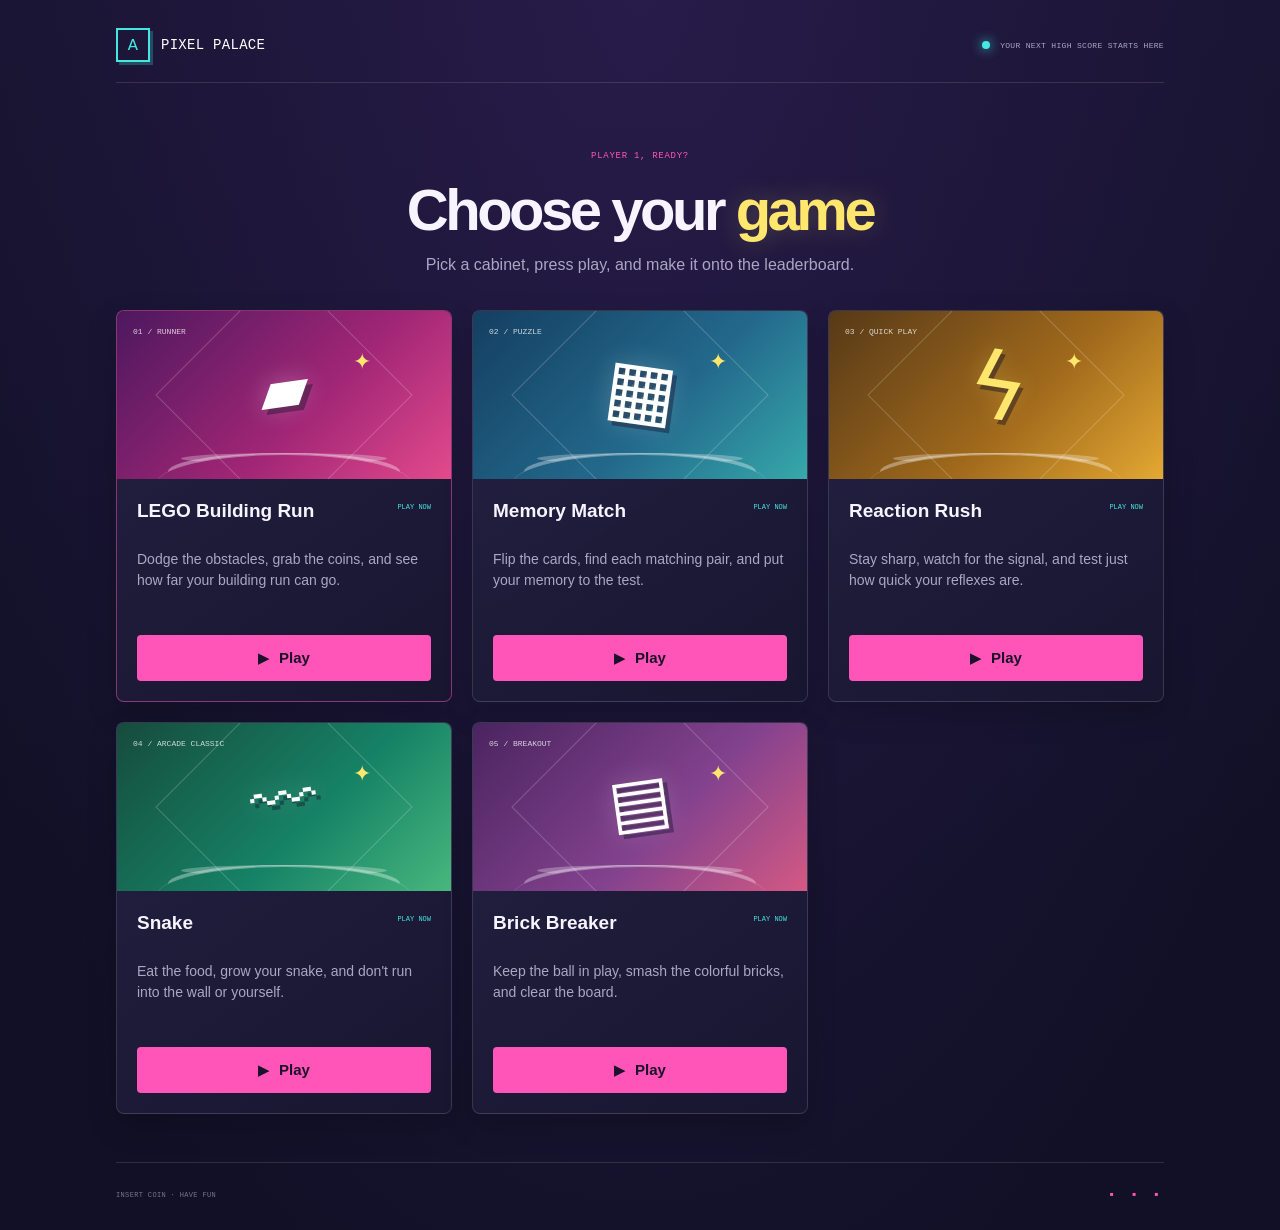
==== Arcade/index.html @ dfd601c9 "Publish arcade updates Co-authored-by: Copilot <223556219+Copilot@users.noreply.github.com>" ====
<!doctype html>
<html lang="en">
  <head>
    <meta charset="utf-8">
    <meta name="viewport" content="width=device-width, initial-scale=1">
    <meta name="theme-color" content="#111026">
    <meta name="description" content="Pick a game and play at Pixel Palace, your retro arcade.">
    <title>Pixel Palace — Choose Your Game</title>
    <link rel="stylesheet" href="style.css">
  </head>
  <body>
    <div class="page-shell">
      <header class="site-header">
        <a class="brand" href="./" aria-label="Arcade home">
          <span class="brand-mark" aria-hidden="true">A</span>
          <span>PIXEL PALACE</span>
        </a>
        <p class="header-note"><span class="status-light" aria-hidden="true"></span> YOUR NEXT HIGH SCORE STARTS HERE</p>
      </header>

      <main>
        <section class="intro" aria-labelledby="page-title">
          <p class="eyebrow">PLAYER 1, READY?</p>
          <h1 id="page-title">Choose your <span>game</span></h1>
          <p class="intro-copy">Pick a cabinet, press play, and make it onto the leaderboard.</p>
        </section>

        <section class="game-grid" aria-label="Available games">
          <article class="game-card game-card--featured">
            <div class="card-art card-art--bricks" aria-hidden="true">
              <span class="art-label">01 / RUNNER</span>
              <span class="art-icon">▰</span>
              <span class="art-spark">✦</span>
            </div>
            <div class="card-content">
              <div class="card-heading">
                <h2>LEGO Building Run</h2>
                <span class="game-tag">PLAY NOW</span>
              </div>
              <p>Dodge the obstacles, grab the coins, and see how far your building run can go.</p>
              <a class="play-button" href="tap%20game/index.html">
                <span aria-hidden="true">▶</span> Play
              </a>
            </div>
          </article>

          <article class="game-card">
            <div class="card-art card-art--memory" aria-hidden="true">
              <span class="art-label">02 / PUZZLE</span>
              <span class="art-icon">▦</span>
              <span class="art-spark">✦</span>
            </div>
            <div class="card-content">
              <div class="card-heading">
                <h2>Memory Match</h2>
                <span class="game-tag">PLAY NOW</span>
              </div>
              <p>Flip the cards, find each matching pair, and put your memory to the test.</p>
              <a class="play-button" href="memory%20game/index.html">
                <span aria-hidden="true">▶</span> Play
              </a>
            </div>
          </article>

          <article class="game-card">
            <div class="card-art card-art--reaction" aria-hidden="true">
              <span class="art-label">03 / QUICK PLAY</span>
              <span class="art-icon">ϟ</span>
              <span class="art-spark">✦</span>
            </div>
            <div class="card-content">
              <div class="card-heading">
                <h2>Reaction Rush</h2>
                <span class="game-tag">PLAY NOW</span>
              </div>
              <p>Stay sharp, watch for the signal, and test just how quick your reflexes are.</p>
              <a class="play-button" href="Reaktion%20game/index.html">
                <span aria-hidden="true">▶</span> Play
              </a>
            </div>
          </article>

          <article class="game-card">
            <div class="card-art card-art--snake" aria-hidden="true">
              <span class="art-label">04 / ARCADE CLASSIC</span>
              <span class="art-icon">〰</span>
              <span class="art-spark">✦</span>
            </div>
            <div class="card-content">
              <div class="card-heading">
                <h2>Snake</h2>
                <span class="game-tag">PLAY NOW</span>
              </div>
              <p>Eat the food, grow your snake, and don't run into the wall or yourself.</p>
              <a class="play-button" href="snake/index.html">
                <span aria-hidden="true">▶</span> Play
              </a>
            </div>
          </article>

          <article class="game-card">
            <div class="card-art card-art--brick-breaker" aria-hidden="true">
              <span class="art-label">05 / BREAKOUT</span>
              <span class="art-icon">▤</span>
              <span class="art-spark">✦</span>
            </div>
            <div class="card-content">
              <div class="card-heading">
                <h2>Brick Breaker</h2>
                <span class="game-tag">PLAY NOW</span>
              </div>
              <p>Keep the ball in play, smash the colorful bricks, and clear the board.</p>
              <a class="play-button" href="brick-breaker/index.html">
                <span aria-hidden="true">▶</span> Play
              </a>
            </div>
          </article>
        </section>
      </main>

      <footer class="site-footer">
        <span>INSERT COIN <span aria-hidden="true">·</span> HAVE FUN</span>
        <span class="footer-pixels" aria-hidden="true">▪ ▪ ▪</span>
      </footer>
    </div>
  </body>
</html>
---- Arcade/style.css ----
:root {
  color-scheme: dark;
  font-family: "Space Grotesk", "Trebuchet MS", sans-serif;
  background: #111026;
  color: #f7f4ff;
  font-synthesis: none;
  text-rendering: optimizeLegibility;
  --ink: #111026;
  --muted: #aaa7c5;
  --pink: #ff55b8;
  --cyan: #45e8e0;
  --yellow: #ffe66d;
}

* {
  box-sizing: border-box;
}

body {
  min-width: 320px;
  min-height: 100vh;
  margin: 0;
  background:
    radial-gradient(ellipse at 50% 0, rgb(86 53 151 / 26%), transparent 48rem),
    linear-gradient(180deg, #17132f 0%, var(--ink) 70%);
}

body::before {
  position: fixed;
  z-index: -1;
  pointer-events: none;
  background-image: radial-gradient(rgb(255 255 255 / 24%) 1px, transparent 1px);
  background-position: 8px 8px;
  background-size: 32px 32px;
  content: "";
  inset: 0;
  mask-image: linear-gradient(to bottom, #000, transparent 78%);
}

a {
  color: inherit;
}

.page-shell {
  width: min(1120px, 100%);
  min-height: 100vh;
  margin: 0 auto;
  padding: 28px 36px 20px;
  display: flex;
  flex-direction: column;
}

.site-header,
.site-footer {
  display: flex;
  align-items: center;
  justify-content: space-between;
}

.site-header {
  min-height: 48px;
  border-bottom: 1px solid rgb(255 255 255 / 12%);
  padding-bottom: 20px;
}

.brand {
  display: inline-flex;
  align-items: center;
  gap: 11px;
  color: #fff;
  font-family: "Press Start 2P", "Courier New", monospace;
  font-size: 14px;
  letter-spacing: 0.02em;
  text-decoration: none;
}

.brand-mark {
  display: grid;
  width: 34px;
  height: 34px;
  place-items: center;
  border: 2px solid var(--cyan);
  color: var(--cyan);
  font-size: 17px;
  box-shadow: 3px 3px 0 rgb(69 232 224 / 25%);
}

.header-note,
.eyebrow,
.art-label,
.game-tag,
.site-footer {
  font-family: "Press Start 2P", "Courier New", monospace;
}

.header-note {
  display: flex;
  align-items: center;
  gap: 10px;
  margin: 0;
  color: var(--muted);
  font-size: 8px;
  letter-spacing: 0.04em;
}

.status-light {
  width: 8px;
  height: 8px;
  border-radius: 50%;
  background: var(--cyan);
  box-shadow: 0 0 12px var(--cyan);
}

main {
  flex: 1;
}

.intro {
  padding: 68px 0 36px;
  text-align: center;
}

.eyebrow {
  margin: 0 0 18px;
  color: var(--pink);
  font-size: 9px;
  letter-spacing: 0.08em;
}

h1,
h2,
p {
  margin-top: 0;
}

.intro h1 {
  margin-bottom: 14px;
  font-size: clamp(36px, 6vw, 58px);
  line-height: 1.08;
  letter-spacing: -0.06em;
}

.intro h1 span {
  color: var(--yellow);
  text-shadow: 0 0 28px rgb(255 230 109 / 22%);
}

.intro-copy {
  margin-bottom: 0;
  color: var(--muted);
  font-size: 16px;
}

.game-grid {
  display: grid;
  grid-template-columns: repeat(3, minmax(0, 1fr));
  gap: 20px;
  padding-bottom: 48px;
}

.game-card {
  overflow: hidden;
  border: 1px solid rgb(255 255 255 / 13%);
  border-radius: 8px;
  background: linear-gradient(145deg, rgb(37 34 68 / 96%), rgb(25 22 48 / 98%));
  box-shadow: 0 12px 30px rgb(0 0 0 / 18%);
  transition: transform 160ms ease, border-color 160ms ease, box-shadow 160ms ease;
}

.game-card:hover {
  transform: translateY(-4px);
  border-color: rgb(69 232 224 / 60%);
  box-shadow: 0 16px 36px rgb(0 0 0 / 30%), 0 0 22px rgb(69 232 224 / 8%);
}

.game-card--featured {
  border-color: rgb(255 85 184 / 48%);
}

.card-art {
  position: relative;
  display: grid;
  min-height: 168px;
  overflow: hidden;
  place-items: center;
  isolation: isolate;
}

.card-art::before,
.card-art::after {
  position: absolute;
  z-index: -1;
  content: "";
}

.card-art::before {
  width: 180px;
  height: 180px;
  border: 1px solid rgb(255 255 255 / 20%);
  transform: rotate(45deg);
}

.card-art::after {
  right: 12%;
  bottom: -34px;
  left: 12%;
  height: 58px;
  border-top: 1px solid rgb(255 255 255 / 35%);
  border-radius: 50%;
  box-shadow: 0 -12px 0 -11px rgb(255 255 255 / 35%), 0 -25px 0 -24px rgb(255 255 255 / 28%);
}

.card-art--bricks {
  background: linear-gradient(135deg, #4d185e, #a12676 58%, #e34a8c);
}

.card-art--memory {
  background: linear-gradient(135deg, #143f61, #23698c 58%, #36a9aa);
}

.card-art--reaction {
  background: linear-gradient(135deg, #563917, #a16a1c 58%, #e4a832);
}

.card-art--snake {
  background: linear-gradient(135deg, #164c3c, #168266 58%, #48b77d);
}

.card-art--brick-breaker {
  background: linear-gradient(135deg, #4a245f, #83428e 58%, #d45983);
}

.art-label {
  position: absolute;
  top: 16px;
  left: 16px;
  color: rgb(255 255 255 / 78%);
  font-size: 8px;
}

.art-icon {
  color: #fff;
  font-family: "Press Start 2P", "Courier New", monospace;
  font-size: 66px;
  line-height: 1;
  text-shadow: 5px 5px 0 rgb(17 16 38 / 40%), 0 0 26px rgb(255 255 255 / 28%);
  transform: rotate(-8deg);
}

.card-art--memory .art-icon {
  font-size: 76px;
  transform: rotate(8deg);
}

.card-art--reaction .art-icon {
  color: var(--yellow);
  font-size: 92px;
  text-shadow: 4px 5px 0 rgb(17 16 38 / 45%), 0 0 22px rgb(255 230 109 / 28%);
  transform: rotate(9deg);
}

.art-spark {
  position: absolute;
  top: 38px;
  right: 24%;
  color: var(--yellow);
  font-size: 22px;
}

.card-content {
  padding: 20px;
}

.card-heading {
  display: flex;
  min-height: 38px;
  align-items: flex-start;
  justify-content: space-between;
  gap: 10px;
}

.card-heading h2 {
  margin-bottom: 0;
  font-size: 19px;
  line-height: 1.3;
}

.game-tag {
  flex: 0 0 auto;
  margin-top: 3px;
  color: var(--cyan);
  font-size: 7px;
  line-height: 1.6;
  text-align: right;
}

.game-tag--soon {
  color: var(--yellow);
}

.card-content p {
  min-height: 66px;
  margin: 12px 0 20px;
  color: var(--muted);
  font-size: 14px;
  line-height: 1.55;
}

.play-button {
  display: flex;
  width: 100%;
  min-height: 46px;
  align-items: center;
  justify-content: center;
  gap: 9px;
  border: 0;
  border-radius: 4px;
  background: var(--pink);
  color: #1b1129;
  font: 700 15px "Space Grotesk", "Trebuchet MS", sans-serif;
  text-decoration: none;
  cursor: pointer;
  transition: filter 140ms ease, transform 140ms ease;
}

.play-button:hover:not(:disabled) {
  filter: brightness(1.13);
  transform: translateY(-1px);
}

.play-button:focus-visible,
.brand:focus-visible {
  outline: 3px solid var(--yellow);
  outline-offset: 4px;
}

.play-button:disabled {
  border: 1px solid rgb(255 255 255 / 14%);
  background: rgb(255 255 255 / 7%);
  color: #827f9e;
  cursor: not-allowed;
}

.site-footer {
  min-height: 48px;
  border-top: 1px solid rgb(255 255 255 / 12%);
  padding-top: 17px;
  color: #77748f;
  font-size: 7px;
  letter-spacing: 0.05em;
}

.footer-pixels {
  color: var(--pink);
  font-size: 12px;
  letter-spacing: 4px;
}

@media (max-width: 850px) {
  .page-shell {
    padding-right: 24px;
    padding-left: 24px;
  }

  .game-grid {
    grid-template-columns: repeat(2, minmax(0, 1fr));
  }

  .game-card--featured {
    grid-column: 1 / -1;
  }

  .game-card--featured .card-art {
    min-height: 190px;
  }
}

@media (max-width: 560px) {
  .page-shell {
    padding: 18px 18px 16px;
  }

  .site-header {
    padding-bottom: 15px;
  }

  .brand {
    gap: 8px;
    font-size: 11px;
  }

  .brand-mark {
    width: 30px;
    height: 30px;
    font-size: 15px;
  }

  .header-note {
    max-width: 145px;
    font-size: 6px;
    line-height: 1.6;
  }

  .intro {
    padding: 54px 0 28px;
  }

  .intro-copy {
    max-width: 300px;
    margin: 0 auto;
    font-size: 14px;
    line-height: 1.5;
  }

  .game-grid {
    grid-template-columns: minmax(0, 1fr);
    gap: 15px;
    padding-bottom: 34px;
  }

  .game-card--featured {
    grid-column: auto;
  }

  .card-art,
  .game-card--featured .card-art {
    min-height: 150px;
  }

  .card-content {
    padding: 17px;
  }

  .card-content p {
    min-height: 0;
    margin-bottom: 17px;
  }

  .site-footer {
    font-size: 6px;
  }
}

@media (prefers-reduced-motion: reduce) {
  *,
  *::before,
  *::after {
    scroll-behavior: auto !important;
    transition-duration: 0.01ms !important;
  }
}
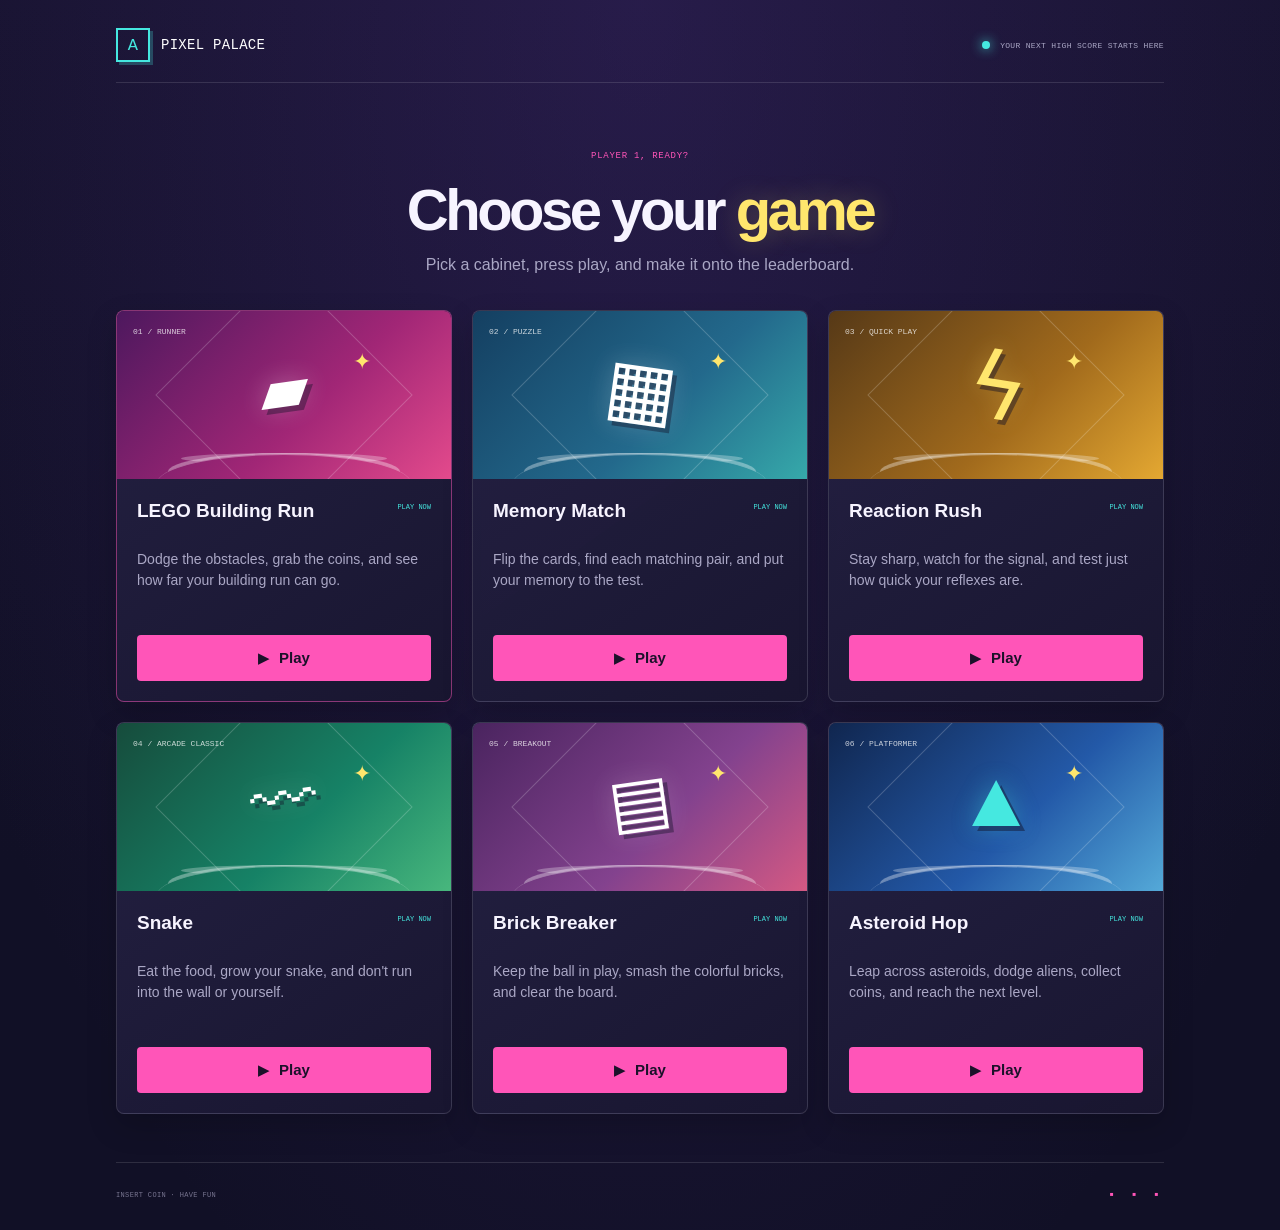
==== commit 8f8ad8a6: "Add initial game files for Asteroid Hop platformer - Created index.html for the game interface with " ====
--- a/Arcade/index.html
+++ b/Arcade/index.html
@@ -115,6 +115,24 @@
               </a>
             </div>
           </article>
+
+          <article class="game-card">
+            <div class="card-art card-art--platformer" aria-hidden="true">
+              <span class="art-label">06 / PLATFORMER</span>
+              <span class="art-icon">▲</span>
+              <span class="art-spark">✦</span>
+            </div>
+            <div class="card-content">
+              <div class="card-heading">
+                <h2>Asteroid Hop</h2>
+                <span class="game-tag">PLAY NOW</span>
+              </div>
+              <p>Leap across asteroids, dodge aliens, collect coins, and reach the next level.</p>
+              <a class="play-button" href="platformer/index.html">
+                <span aria-hidden="true">▶</span> Play
+              </a>
+            </div>
+          </article>
         </section>
       </main>
 
--- a/Arcade/style.css
+++ b/Arcade/style.css
@@ -228,6 +228,17 @@
 
 .card-art--brick-breaker {
   background: linear-gradient(135deg, #4a245f, #83428e 58%, #d45983);
+}
+
+.card-art--platformer {
+  background: linear-gradient(135deg, #10264f, #2359a8 58%, #54a9d8);
+}
+
+.card-art--platformer .art-icon {
+  color: var(--cyan);
+  font-size: 82px;
+  text-shadow: 5px 5px 0 rgb(17 16 38 / 45%), 0 0 24px rgb(69 232 224 / 35%);
+  transform: rotate(0deg);
 }
 
 .art-label {
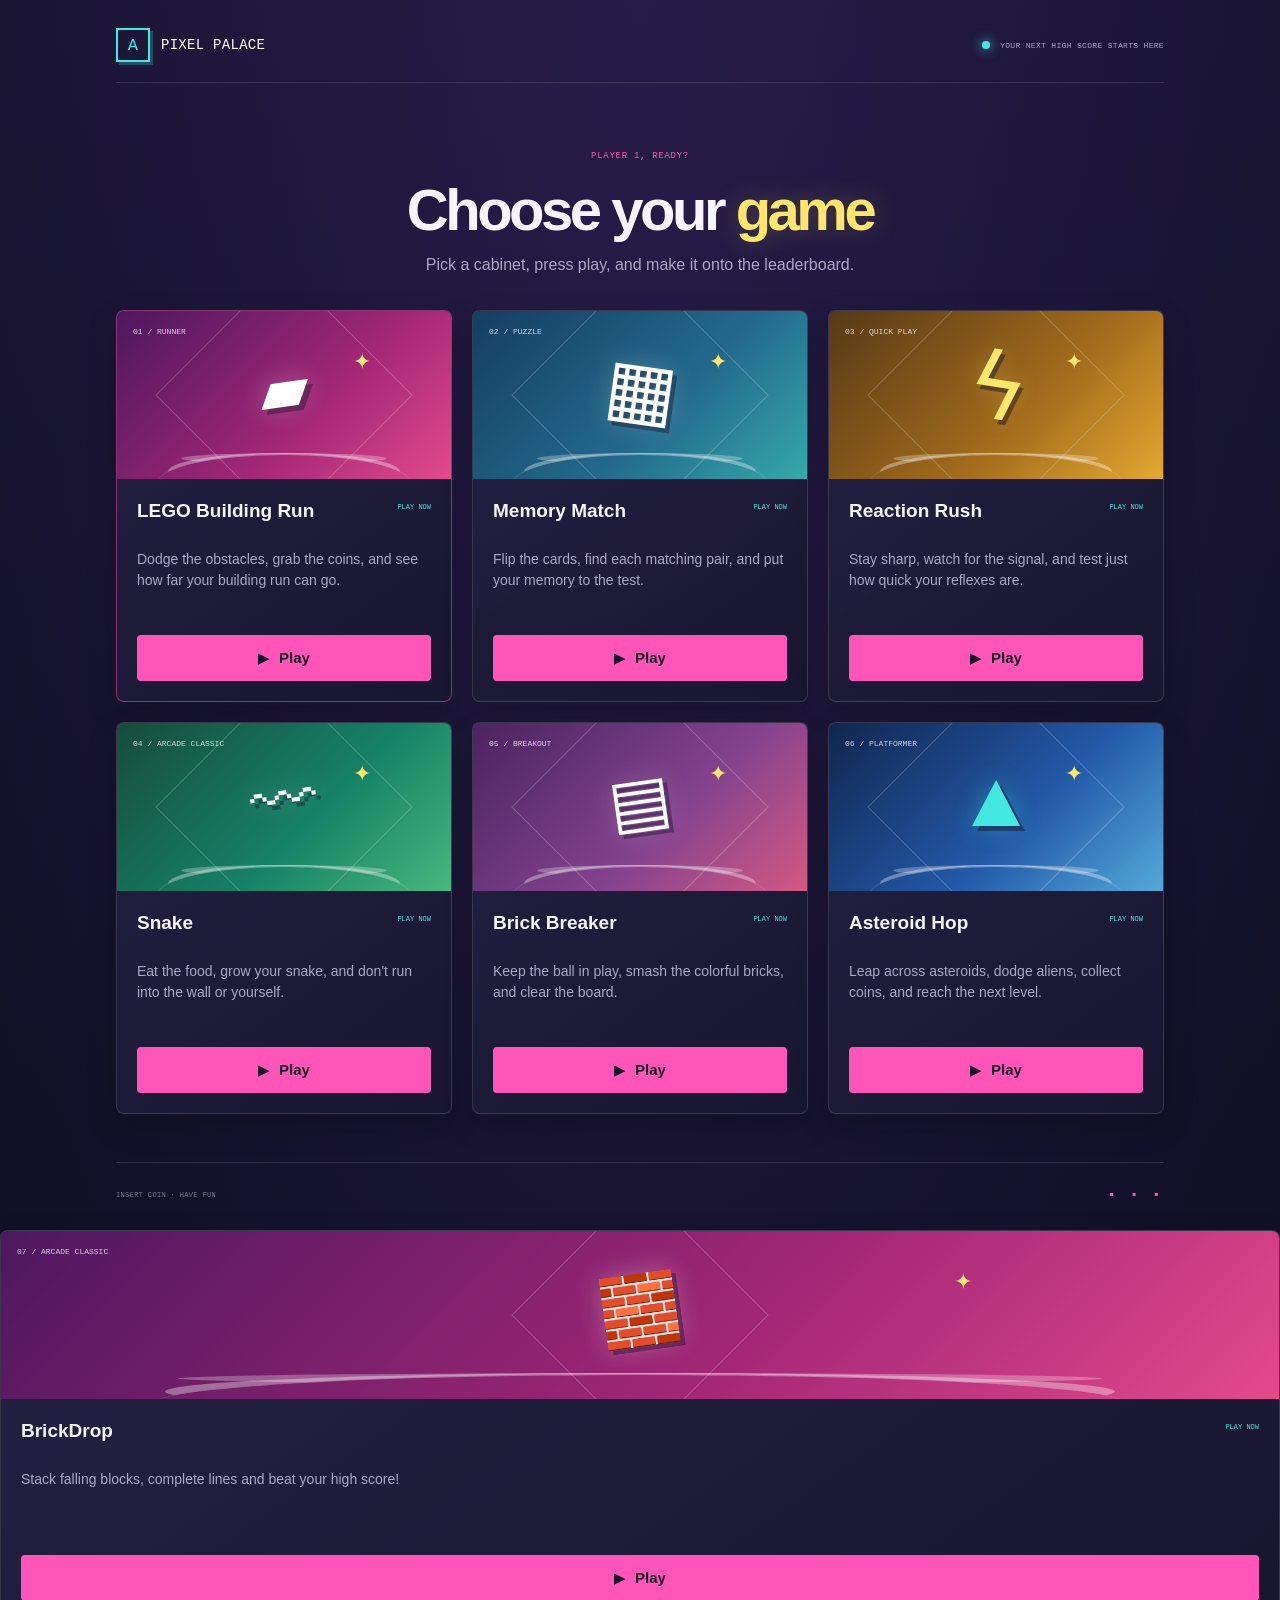
==== commit 785ad719: "Add BrickDrop game files, including HTML, CSS and JavaScript, and prepare the game for GitHub Pages." ====
--- a/Arcade/index.html
+++ b/Arcade/index.html
@@ -142,4 +142,24 @@
       </footer>
     </div>
   </body>
+  <article class="game-card">
+  <div class="card-art card-art--bricks" aria-hidden="true">
+    <span class="art-label">07 / ARCADE CLASSIC</span>
+    <span class="art-icon">🧱</span>
+    <span class="art-spark">✦</span>
+  </div>
+
+  <div class="card-content">
+    <div class="card-heading">
+      <h2>BrickDrop</h2>
+      <span class="game-tag">PLAY NOW</span>
+    </div>
+
+    <p>Stack falling blocks, complete lines and beat your high score!</p>
+
+    <a class="play-button" href="../BrickDrop_files/YOUR-GAME-FILE.html">
+      <span aria-hidden="true">▶</span> Play
+    </a>
+  </div>
+</article>
 </html>
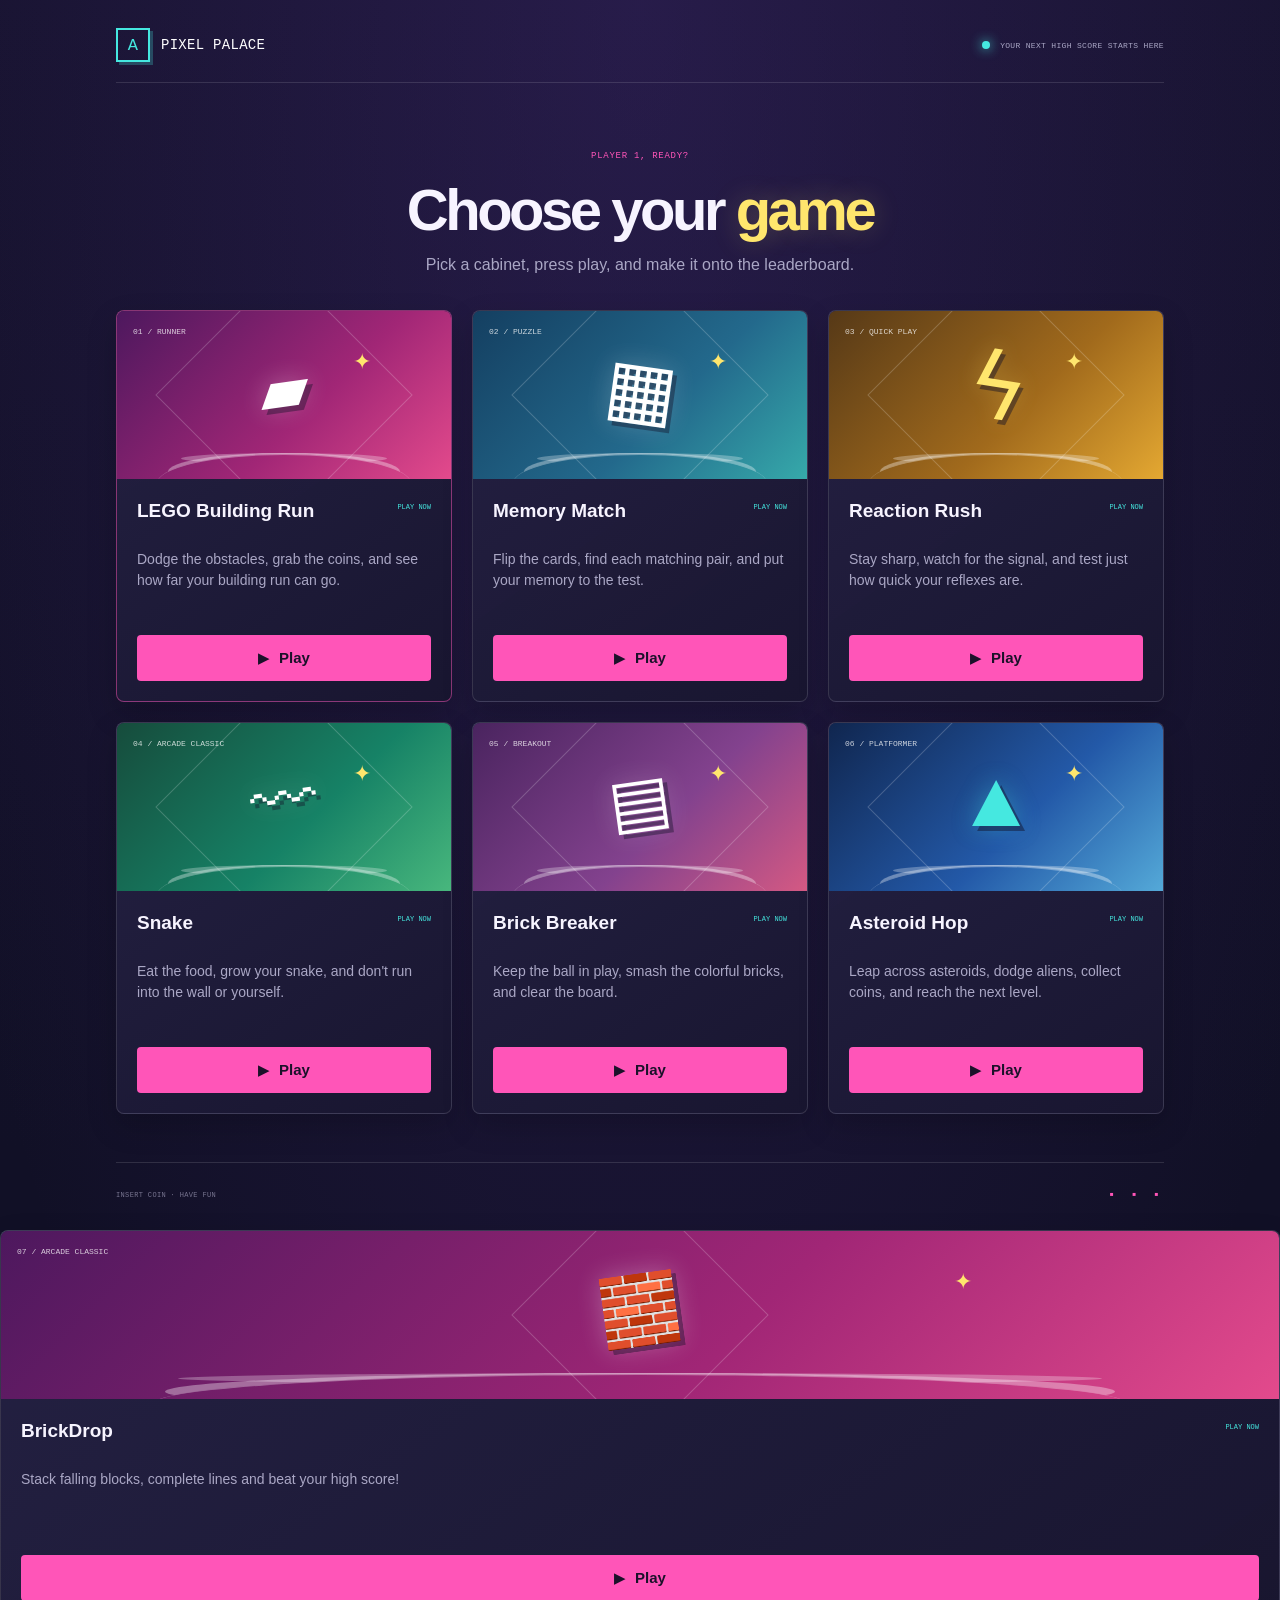
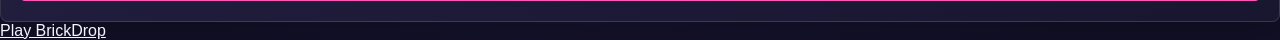
==== commit b95ffe1f: "Update index.html" ====
--- a/Arcade/index.html
+++ b/Arcade/index.html
@@ -163,3 +163,4 @@
   </div>
 </article>
 </html>
+<a href="BrickDrop/index.html">Play BrickDrop</a>
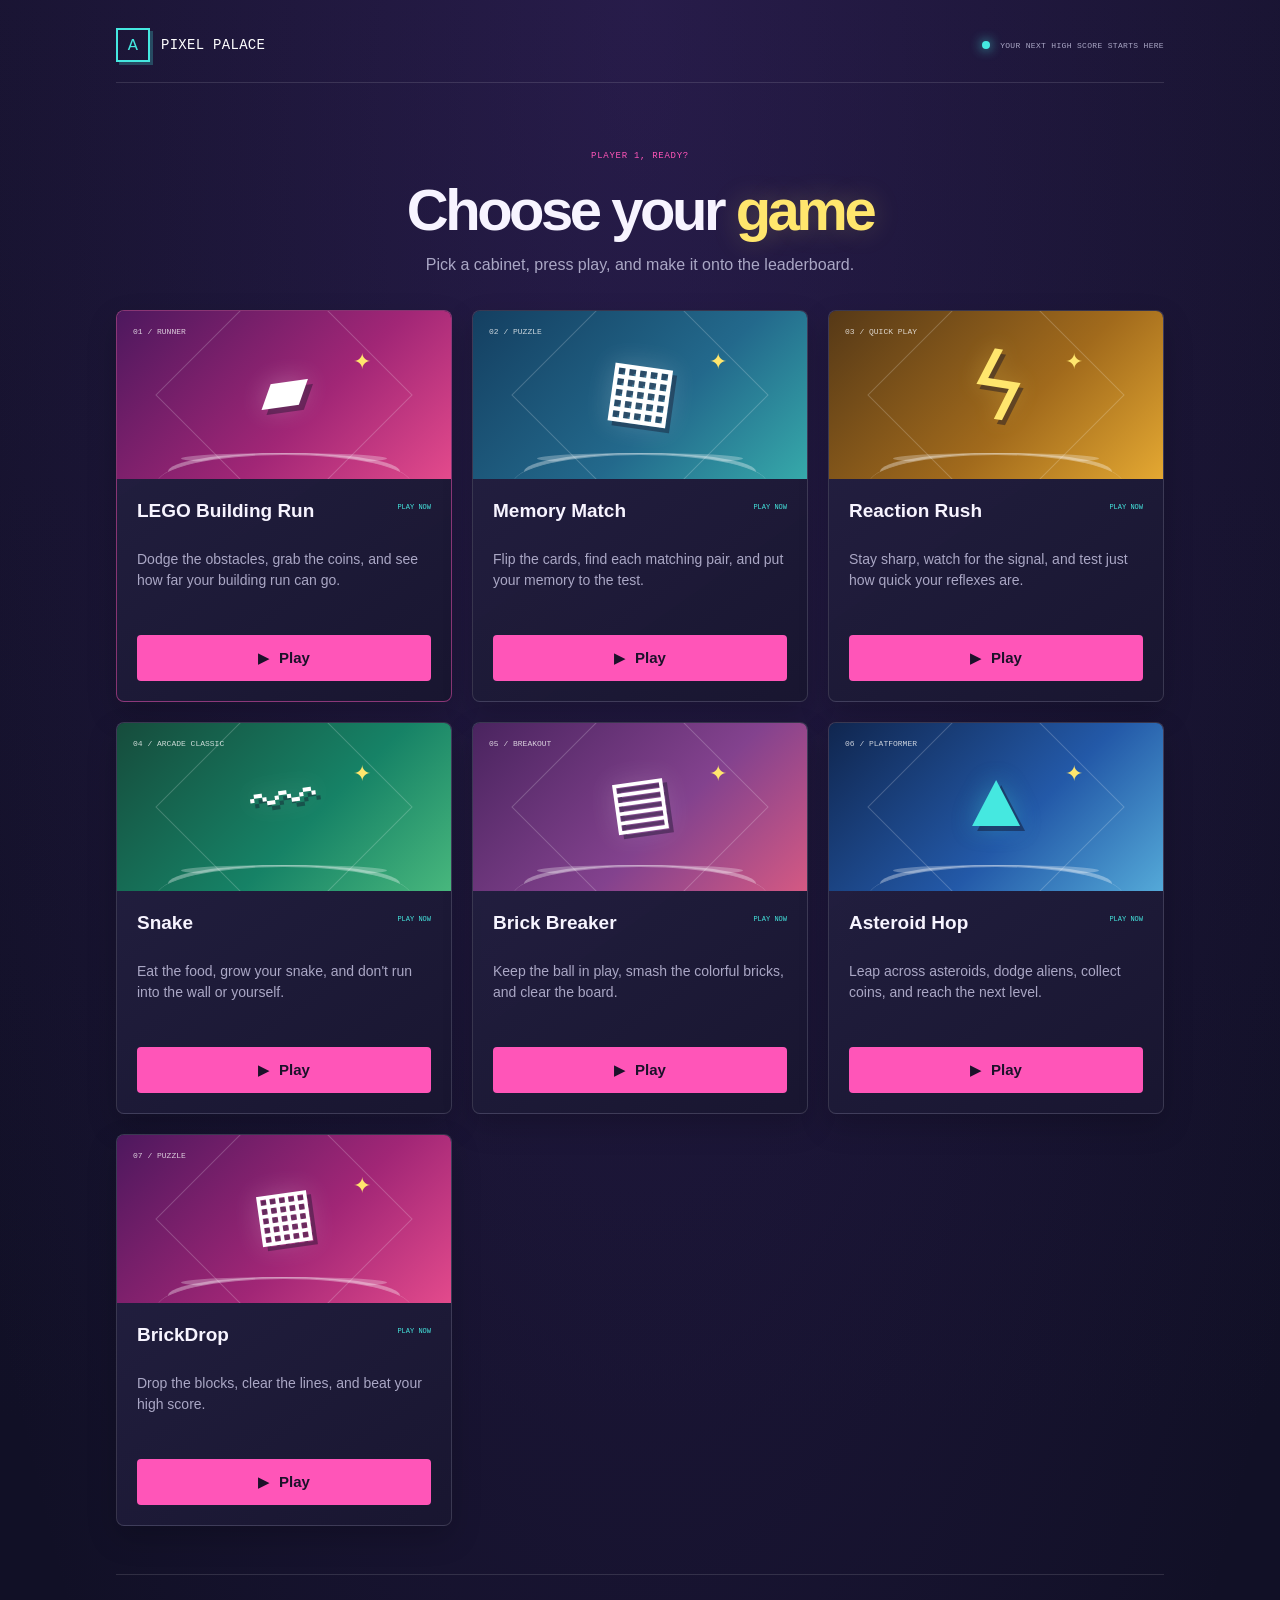
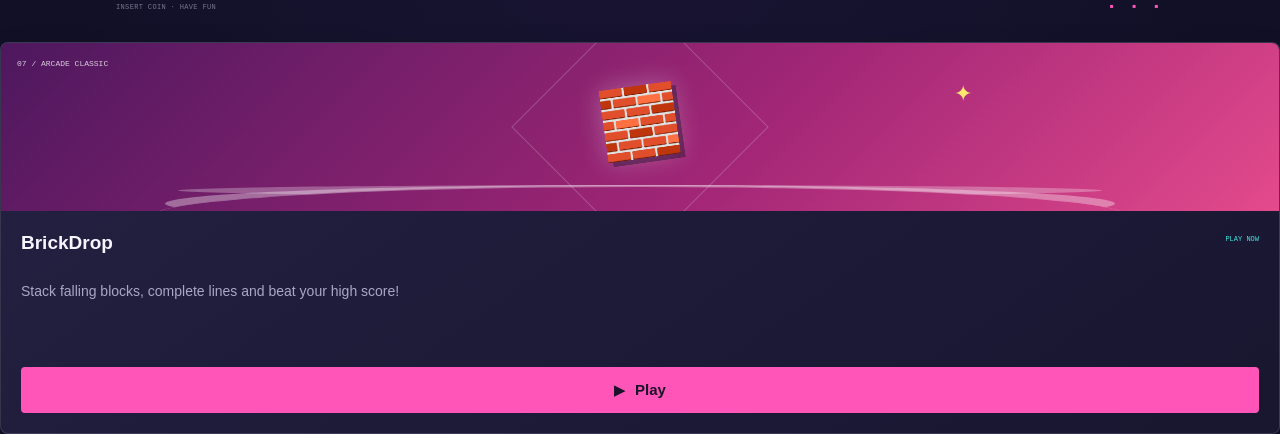
==== commit 757c6c48: "Update index.html" ====
--- a/Arcade/index.html
+++ b/Arcade/index.html
@@ -133,6 +133,24 @@
               </a>
             </div>
           </article>
+          
+          <article class="game-card">
+            <div class="card-art card-art--bricks" aria-hidden="true">
+              <span class="art-label">07 / PUZZLE</span>
+              <span class="art-icon">▦</span>
+              <span class="art-spark">✦</span>
+            </div>
+            <div class="card-content">
+              <div class="card-heading">
+                <h2>BrickDrop</h2>
+                <span class="game-tag">PLAY NOW</span>
+              </div>
+              <p>Drop the blocks, clear the lines, and beat your high score.</p>
+              <a class="play-button" href="BrickDrop/index.html">
+                <span aria-hidden="true">▶</span> Play
+              </a>
+            </div>
+          </article>
         </section>
       </main>
 
@@ -163,4 +181,4 @@
   </div>
 </article>
 </html>
-<a href="BrickDrop/index.html">Play BrickDrop</a>
+
